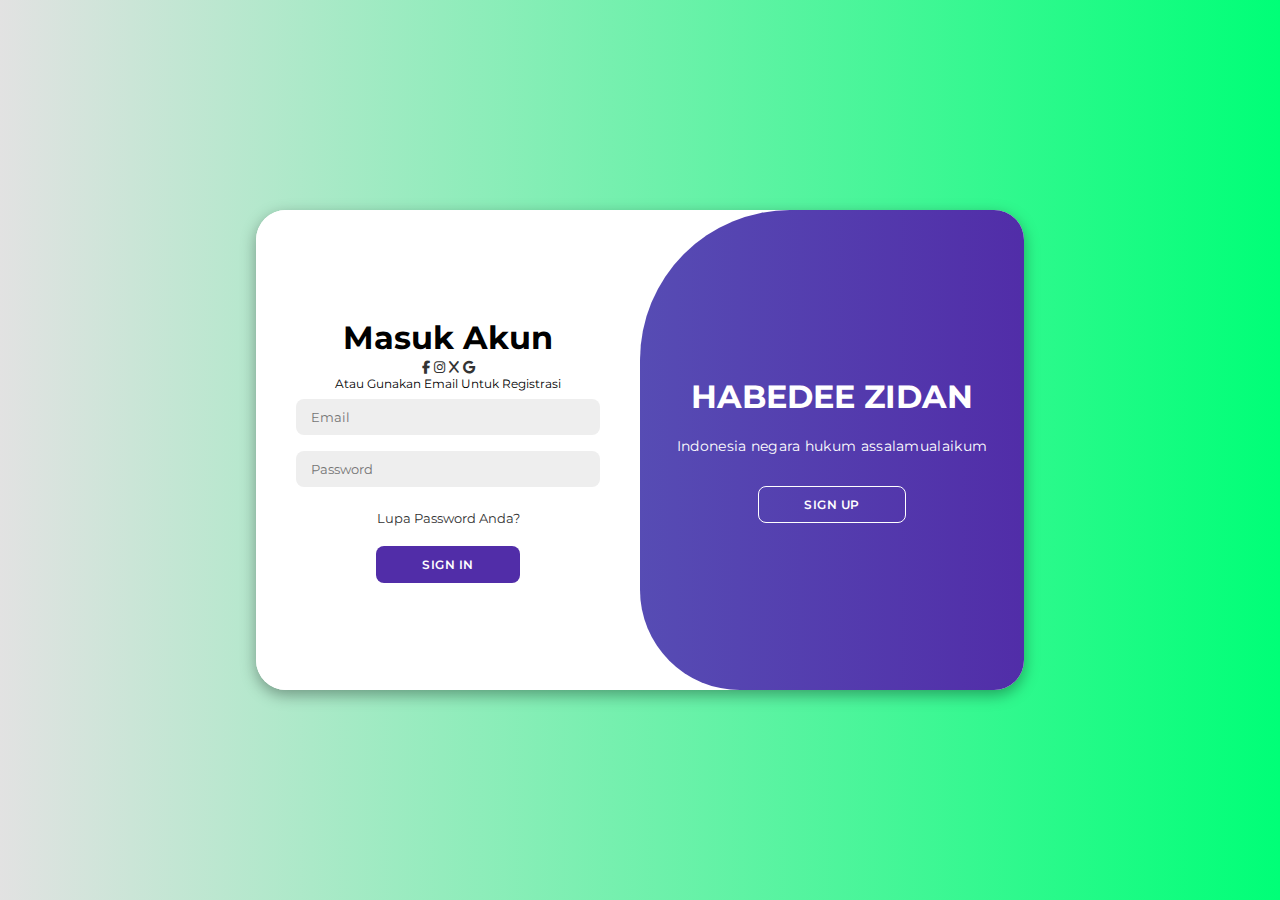
==== inti web/form login web/index.html @ a65add1d "Merge pull request #1 from PresidentHapis/form-login" ====
<!DOCTYPE html>
<html lang="en">
<head>
    <meta charset="UTF-8">
    <meta name="viewport" content="width=device-width, initial-scale=1.0">
    <title>Form Login</title>
    <link rel="stylesheet" href="style.css">
    <link rel="stylesheet" href="https://cdnjs.cloudflare.com/ajax/libs/font-awesome/6.2.0/css/all.min.css">
    <link rel="stylesheet" href="https://cdnjs.cloudflare.com/ajax/libs/font-awesome/6.4.2/css/all.min.css">
    
</head>
<body>
    
    <div class="container" id="container">
         <div class="form-container sign-up">
            <form>
                <h1>Buat Akun</h1>
                <div class="sosial-icons">
                    <a href="" class="icon">
                        <a
                        href="https://www.facebook.com/share/7hcVszVRH9u5zL3T/?mibextid=LQQJ4d"
                        ><i class="fa-brands fa-facebook-f"></i
                      ></a>
                      <a
                        href="https://www.instagram.com/hapiscarryus?igsh=YXF1NXFncXgwM3J5&utm_source=qr"
                        ><i class="fa-brands fa-instagram"></i
                      ></a>
                      <a href=" https://x.com/itsilaaaaa?t=LYkIRrXHRHUIyaNis5WJ4g&s=08"
                        ><i class="fa-brands fa-x"></i
                      ></a>
                      <a href="https://www.tiktok.com/@hapiscarryus?_t=8qLPjdshkUZ&_r=1"
                        ><i class="fa-brands fa-tiktok"></i
                      ></a>
                    </a>
                </div>
                <span>Atau Gunakan Email Untuk Registrasi</span>
                <input type="text" placeholder="Nama">
                <input type="email" placeholder="Email">
                <input type="password" placeholder="Password">
                <button>Sign Up</button>
            </form>
         </div>

         <div class="form-container sign-in">
          <form>
              <h1>Masuk Akun</h1>
              <div class="sosial-icons">
                  <a href="" class="icon">
                      <a
                      href="https://www.facebook.com/share/7hcVszVRH9u5zL3T/?mibextid=LQQJ4d"
                      ><i class="fa-brands fa-facebook-f"></i
                    ></a>
                    <a
                      href="https://www.instagram.com/hapiscarryus?igsh=YXF1NXFncXgwM3J5&utm_source=qr"
                      ><i class="fa-brands fa-instagram"></i
                    ></a>
                    <a href=" https://x.com/itsilaaaaa?t=LYkIRrXHRHUIyaNis5WJ4g&s=08"
                      ><i class="fa-brands fa-x"></i
                    ></a>
                    <a href="https://www.tiktok.com/@hapiscarryus?_t=8qLPjdshkUZ&_r=1"
                      ><i class="fa-brands fa-google"></i
                    ></a>
                  </a>
              </div>
              <span>Atau Gunakan Email Untuk Registrasi</span>
              <input type="email" placeholder="Email">
              <input type="password" placeholder="Password">
              <a href="#">Lupa Password Anda?</a>
              <button>Sign In</button>
          </form>
       </div>
       <div class="toggle-container">
          <div class="toggle">
            <div class="toggle-panel toggle-left">
              <h1>  Rehan Konzzz</h1>
              <p>gue agoy dari jaktim jaktim pumya cerita</p>
              <button class="hidden" id="login">Sign In</button>
            </div>
            <div class="toggle-panel toggle-right">
              <h1>HABEDEE ZIDAN</h1>
              <p>Indonesia negara hukum assalamualaikum</p>
              <button class="hidden" id="register">Sign Up</button>
            </div>
          </div>
       </div>
    </div>



    <script src="script.js"></script>
</body>
</html>
---- inti web/form login web/style.css ----
@import url('https://fonts.googleapis.com/css2?family=Montserrat:wght@300;400;500;600;700&display=swap');

*{
    margin: 0;
    padding: 0;
    box-sizing: border-box;
    font-family: 'Montserrat', sans-serif;
}

body{
    background-color: #00ff77;
    background: linear-gradient(to right, #e2e2e2, #00ff77);
    display: flex;
    align-items: center;
    justify-content: center;
    flex-direction: column;
    height: 100vh;
}

.container{
    background-color: #fff;
    border-radius: 30px;
    box-shadow: 0 5px 15px rgba(0, 0, 0, 0.35);
    position: relative;
    overflow: hidden;
    width: 768px;
    max-width: 100%;
    min-height: 480px;
}

.container p{
    font-size: 14px;
    line-height: 20px;
    letter-spacing: 0.3px;
    margin: 20px 0;
}

.container span{
    font-size: 12px;
}

.container a{
    color: #333;
    font-size: 13px;
    text-decoration: none;
    margin: 15px 0 10px;
}

.container button{
    background-color: #512da8;
    color: #fff;
    font-size: 12px;
    padding: 10px 45px;
    border: 1px solid transparent;
    border-radius: 8px;
    font-weight: 600;
    letter-spacing: 0.5px;
    text-transform: uppercase;
    margin-top: 10px;
    cursor: pointer;
}

.container button.hidden{
    background-color: transparent;
    border-color: #fff;
}

.container form{
    background-color: #fff;
    display: flex;
    align-items: center;
    justify-content: center;
    flex-direction: column;
    padding: 0 40px;
    height: 100%;
}

.container input{
    background-color: #eee;
    border: none;
    margin: 8px 0;
    padding: 10px 15px;
    font-size: 13px;
    border-radius: 8px;
    width: 100%;
    outline: none;
}

.form-container{
    position: absolute;
    top: 0;
    height: 100%;
    transition: all 0.6s ease-in-out;
}

.sign-in{
    left: 0;
    width: 50%;
    z-index: 2;
}

.container.active .sign-in{
    transform: translateX(100%);
}

.sign-up{
    left: 0;
    width: 50%;
    opacity: 0;
    z-index: 1;
}

.container.active .sign-up{
    transform: translateX(100%);
    opacity: 1;
    z-index: 5;
    animation: move 0.6s;
}

@keyframes move{
    0%, 49.99%{
        opacity: 0;
        z-index: 1;
    }
    50%, 100%{
        opacity: 1;
        z-index: 5;
    }
}

.social-icons{
    margin: 20px 0;
}

.social-icons a{
    border: 1px solid #ccc;
    border-radius: 20%;
    display: inline-flex;
    justify-content: center;
    align-items: center;
    margin: 0 3px;
    width: 40px;
    height: 40px;
}

.toggle-container{
    position: absolute;
    top: 0;
    left: 50%;
    width: 50%;
    height: 100%;
    overflow: hidden;
    transition: all 0.6s ease-in-out;
    border-radius: 150px 0 0 100px;
    z-index: 1000;
}

.container.active .toggle-container{
    transform: translateX(-100%);
    border-radius: 0 150px 100px 0;
}

.toggle{
    background-color: #512da8;
    height: 100%;
    background: linear-gradient(to right, #5c6bc0, #512da8);
    color: #fff;
    position: relative;
    left: -100%;
    height: 100%;
    width: 200%;
    transform: translateX(0);
    transition: all 0.6s ease-in-out;
}

.container.active .toggle{
    transform: translateX(50%);
}

.toggle-panel{
    position: absolute;
    width: 50%;
    height: 100%;
    display: flex;
    align-items: center;
    justify-content: center;
    flex-direction: column;
    padding: 0 30px;
    text-align: center;
    top: 0;
    transform: translateX(0);
    transition: all 0.6s ease-in-out;
}

.toggle-left{
    transform: translateX(-200%);
}

.container.active .toggle-left{
    transform: translateX(0);
}

.toggle-right{
    right: 0;
    transform: translateX(0);
}

.container.active .toggle-right{
    transform: translateX(200%);
}
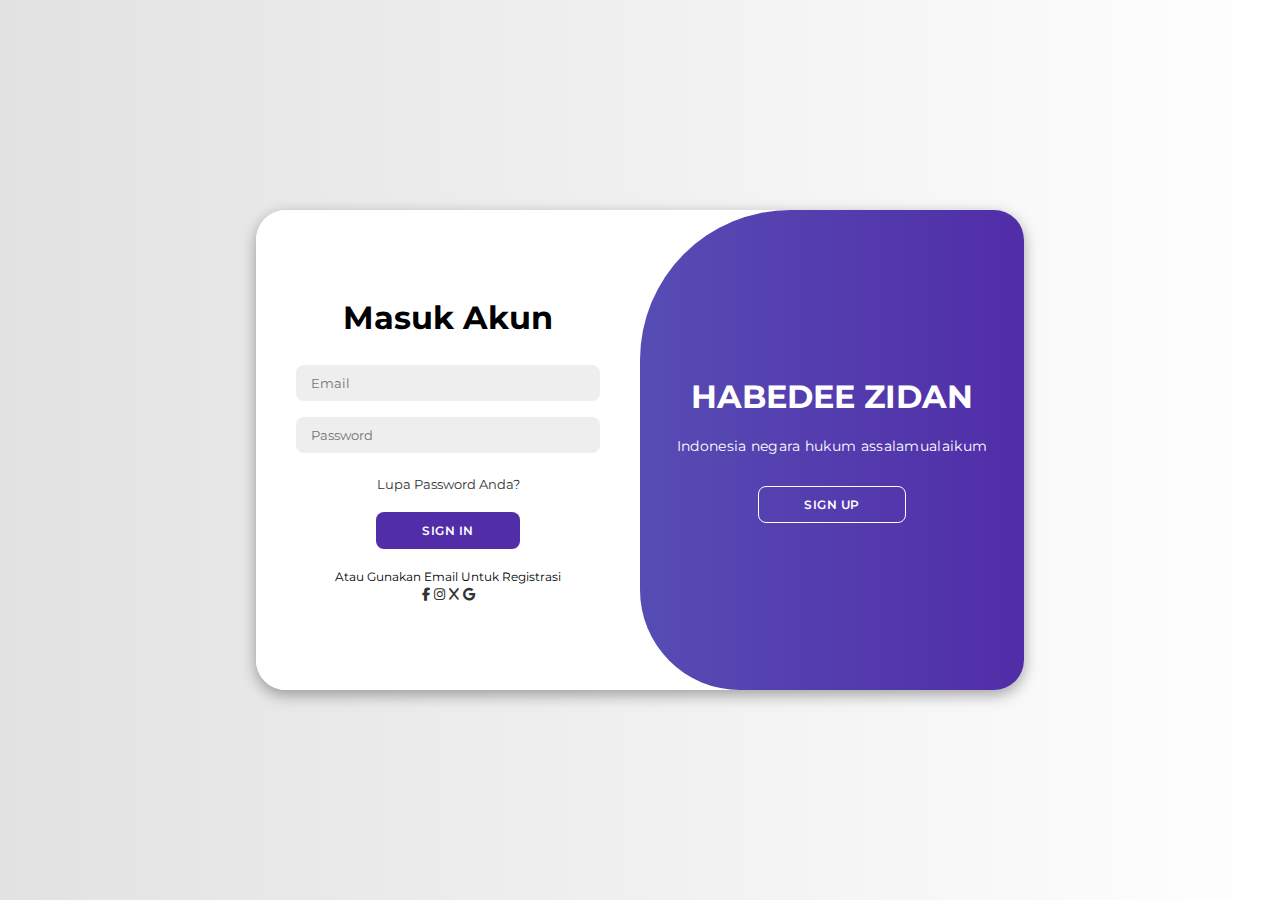
==== commit 6c172142: "navbar and login" ====
--- a/inti web/form login web/index.html
+++ b/inti web/form login web/index.html
@@ -5,7 +5,7 @@
     <meta name="viewport" content="width=device-width, initial-scale=1.0">
     <title>Form Login</title>
     <link rel="stylesheet" href="style.css">
-    <link rel="stylesheet" href="https://cdnjs.cloudflare.com/ajax/libs/font-awesome/6.2.0/css/all.min.css">
+   
     <link rel="stylesheet" href="https://cdnjs.cloudflare.com/ajax/libs/font-awesome/6.4.2/css/all.min.css">
     
 </head>
@@ -34,7 +34,7 @@
                     </a>
                 </div>
                 <span>Atau Gunakan Email Untuk Registrasi</span>
-                <input type="text" placeholder="Nama">
+                <input type="text" placeholder="Name">
                 <input type="email" placeholder="Email">
                 <input type="password" placeholder="Password">
                 <button>Sign Up</button>
@@ -43,30 +43,30 @@
 
          <div class="form-container sign-in">
           <form>
-              <h1>Masuk Akun</h1>
-              <div class="sosial-icons">
-                  <a href="" class="icon">
-                      <a
-                      href="https://www.facebook.com/share/7hcVszVRH9u5zL3T/?mibextid=LQQJ4d"
-                      ><i class="fa-brands fa-facebook-f"></i
-                    ></a>
-                    <a
-                      href="https://www.instagram.com/hapiscarryus?igsh=YXF1NXFncXgwM3J5&utm_source=qr"
-                      ><i class="fa-brands fa-instagram"></i
-                    ></a>
-                    <a href=" https://x.com/itsilaaaaa?t=LYkIRrXHRHUIyaNis5WJ4g&s=08"
-                      ><i class="fa-brands fa-x"></i
-                    ></a>
-                    <a href="https://www.tiktok.com/@hapiscarryus?_t=8qLPjdshkUZ&_r=1"
-                      ><i class="fa-brands fa-google"></i
-                    ></a>
-                  </a>
-              </div>
-              <span>Atau Gunakan Email Untuk Registrasi</span>
+            <h1>Masuk Akun</h1>
               <input type="email" placeholder="Email">
               <input type="password" placeholder="Password">
               <a href="#">Lupa Password Anda?</a>
               <button>Sign In</button>
+              <span>Atau Gunakan Email Untuk Registrasi</span>
+              <div class="sosial-icons">
+                <a href="#" class="icon">
+                    <a
+                    href="#"
+                    ><i class="fa-brands fa-facebook-f"></i
+                  ></a>
+                  <a
+                    href="#"
+                    ><i class="fa-brands fa-instagram"></i
+                  ></a>
+                  <a href=" #"
+                    ><i class="fa-brands fa-x"></i
+                  ></a>
+                  <a href="#"
+                    ><i class="fa-brands fa-google"></i
+                  ></a>
+                </a>
+            </div>
           </form>
        </div>
        <div class="toggle-container">
--- a/inti web/form login web/style.css
+++ b/inti web/form login web/style.css
@@ -8,8 +8,8 @@
 }
 
 body{
-    background-color: #00ff77;
-    background: linear-gradient(to right, #e2e2e2, #00ff77);
+    background-color: #ffffff;
+    background: linear-gradient(to right, #e2e2e2, #ffffff);
     display: flex;
     align-items: center;
     justify-content: center;
@@ -63,6 +63,12 @@
 .container button.hidden{
     background-color: transparent;
     border-color: #fff;
+    transition: .3s all;
+}
+
+.container button.hidden:hover{
+    background-color: #AD49E1;
+    border-color: #fff;
 }
 
 .container form{
@@ -93,10 +99,19 @@
     transition: all 0.6s ease-in-out;
 }
 
+.form-container > form > h1{
+    margin-bottom: 20px;
+}
+
+.form-container > form > button{
+    margin-bottom: 20px;
+}
+
 .sign-in{
     left: 0;
     width: 50%;
     z-index: 2;
+    margin-bottom: 10px;
 }
 
 .container.active .sign-in{
@@ -130,6 +145,7 @@
 
 .social-icons{
     margin: 20px 0;
+    height: 100px;
 }
 
 .social-icons a{
@@ -143,6 +159,11 @@
     height: 40px;
 }
 
+.social-icons > .icon > i{
+    width: 200px;
+    height: 80px;
+}
+
 .toggle-container{
     position: absolute;
     top: 0;
@@ -207,4 +228,5 @@
 
 .container.active .toggle-right{
     transform: translateX(200%);
-}+}
+
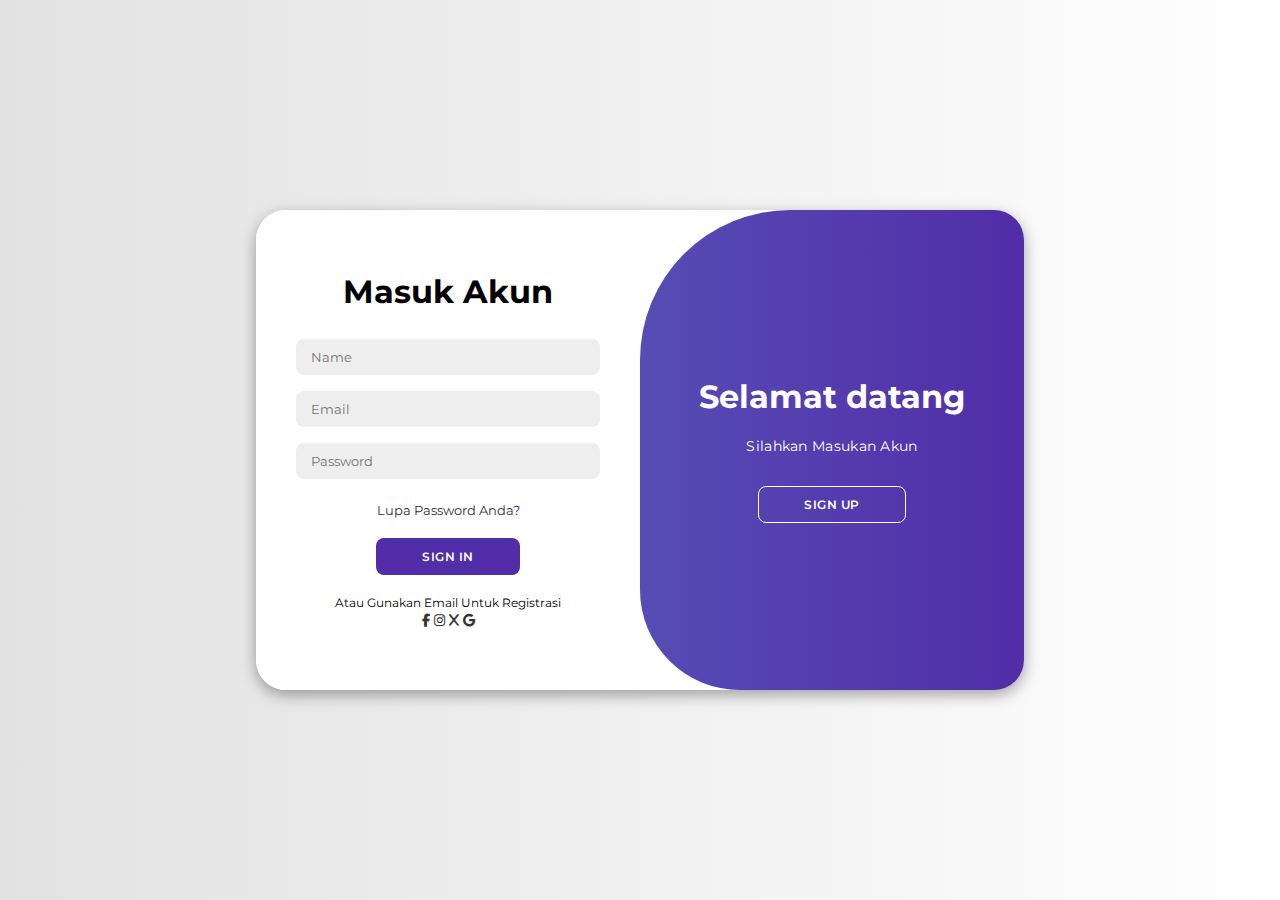
==== commit 7b65d264: "navbar and form login" ====
--- a/inti web/form login web/index.html
+++ b/inti web/form login web/index.html
@@ -15,37 +15,38 @@
          <div class="form-container sign-up">
             <form>
                 <h1>Buat Akun</h1>
+                <input type="text" placeholder="Name" required>
+                <input type="email" placeholder="Email" required>
+                <input type="password" placeholder="Password" required>
+                <button>Sign Up</button>
+                <span>Atau Gunakan Email Untuk Registrasi</span>
                 <div class="sosial-icons">
-                    <a href="" class="icon">
-                        <a
-                        href="https://www.facebook.com/share/7hcVszVRH9u5zL3T/?mibextid=LQQJ4d"
-                        ><i class="fa-brands fa-facebook-f"></i
-                      ></a>
+                  <a href="" class="icon">
                       <a
-                        href="https://www.instagram.com/hapiscarryus?igsh=YXF1NXFncXgwM3J5&utm_source=qr"
-                        ><i class="fa-brands fa-instagram"></i
-                      ></a>
-                      <a href=" https://x.com/itsilaaaaa?t=LYkIRrXHRHUIyaNis5WJ4g&s=08"
-                        ><i class="fa-brands fa-x"></i
-                      ></a>
-                      <a href="https://www.tiktok.com/@hapiscarryus?_t=8qLPjdshkUZ&_r=1"
-                        ><i class="fa-brands fa-tiktok"></i
-                      ></a>
-                    </a>
-                </div>
-                <span>Atau Gunakan Email Untuk Registrasi</span>
-                <input type="text" placeholder="Name">
-                <input type="email" placeholder="Email">
-                <input type="password" placeholder="Password">
-                <button>Sign Up</button>
+                      href="https://www.facebook.com/share/7hcVszVRH9u5zL3T/?mibextid=LQQJ4d"
+                      ><i class="fa-brands fa-facebook-f"></i
+                    ></a>
+                    <a
+                      href="https://www.instagram.com/hapiscarryus?igsh=YXF1NXFncXgwM3J5&utm_source=qr"
+                      ><i class="fa-brands fa-instagram"></i
+                    ></a>
+                    <a href=" https://x.com/itsilaaaaa?t=LYkIRrXHRHUIyaNis5WJ4g&s=08"
+                      ><i class="fa-brands fa-x"></i
+                    ></a>
+                    <a href="https://www.tiktok.com/@hapiscarryus?_t=8qLPjdshkUZ&_r=1"
+                      ><i class="fa-brands fa-tiktok"></i
+                    ></a>
+                  </a>
+              </div>
             </form>
          </div>
 
          <div class="form-container sign-in">
           <form>
             <h1>Masuk Akun</h1>
-              <input type="email" placeholder="Email">
-              <input type="password" placeholder="Password">
+            <input type="text" placeholder="Name" required>
+              <input type="email" placeholder="Email" required>
+              <input type="password" placeholder="Password" required>
               <a href="#">Lupa Password Anda?</a>
               <button>Sign In</button>
               <span>Atau Gunakan Email Untuk Registrasi</span>
@@ -72,13 +73,13 @@
        <div class="toggle-container">
           <div class="toggle">
             <div class="toggle-panel toggle-left">
-              <h1>  Rehan Konzzz</h1>
-              <p>gue agoy dari jaktim jaktim pumya cerita</p>
+              <h1>Selamat datang</h1>
+              <p>Silahkan Buat Akun</p>
               <button class="hidden" id="login">Sign In</button>
             </div>
             <div class="toggle-panel toggle-right">
-              <h1>HABEDEE ZIDAN</h1>
-              <p>Indonesia negara hukum assalamualaikum</p>
+              <h1>Selamat datang</h1>
+              <p>Silahkan Masukan Akun</p>
               <button class="hidden" id="register">Sign Up</button>
             </div>
           </div>
